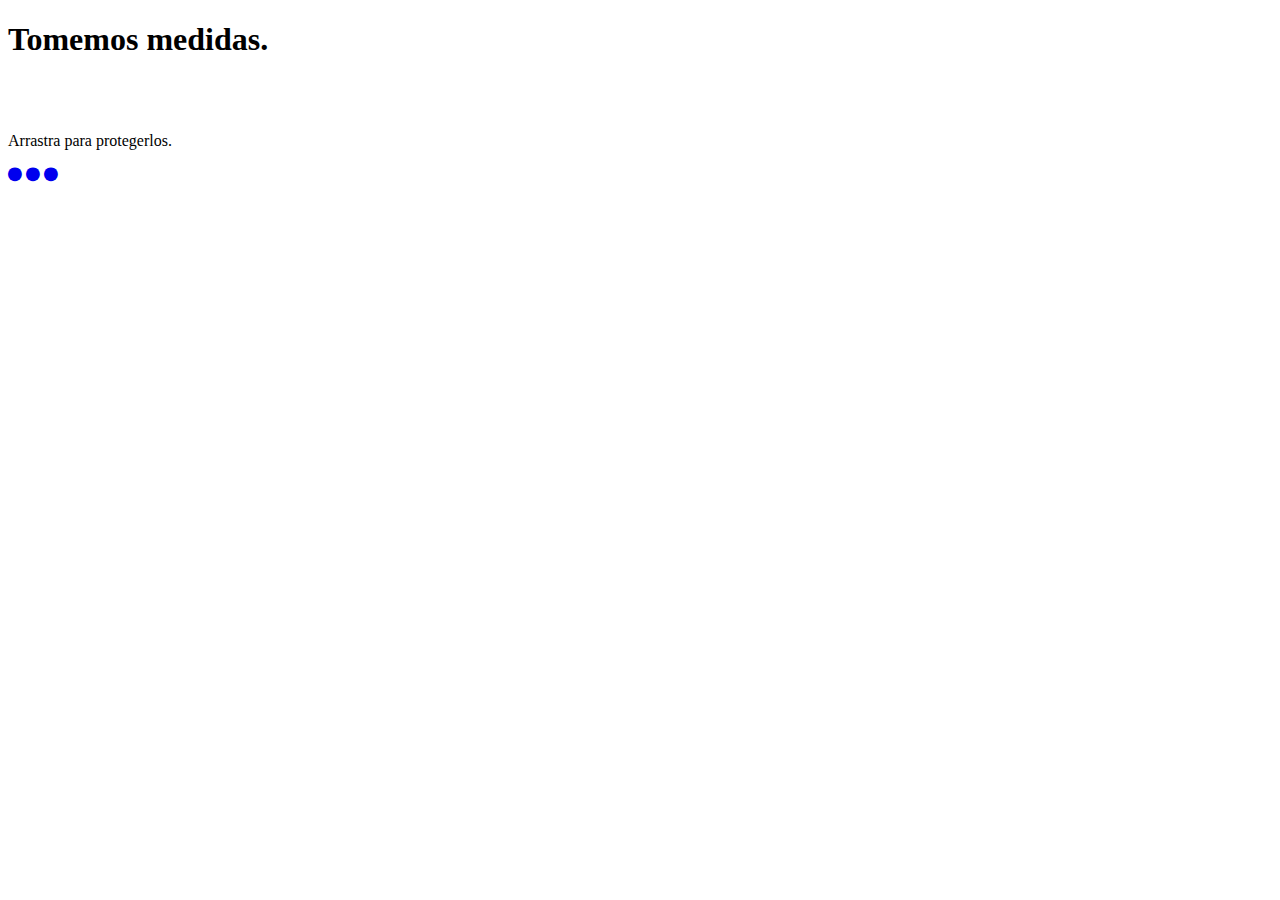
==== pag1.html @ 203a6c89 "Create pag1.html" ====
<!DOCTYPE html>
<html>
  <head>
      <meta charset="utf-8">
      <meta name="viewport" content="width=device-width, initial-scale=1.0">
      <title>Tomemos Medidas.</title>
      <link rel="stylesheet" type="text/css" href="estilo.css">
      <script type="text/javascript" src="animaciones.js"> </script>
      <link rel="stylesheet" href="https://cdnjs.cloudflare.com/ajax/libs/font-awesome/4.7.0/css/font-awesome.min.css">
  </head>
  <body id="pag1">

  <!-- Titulo -->
    <div>
      <h1 class="title line">Tomemos medidas.</h1>
    </div>

  <!-- Ilustraciones -->
  <div class="row">
    <div class="col-2">
      <img class="ilu_1" src="ilustraciones/ilustraciones-06.svg" alt=""
      ondragover="stopDrag()" ondragstart="startDrag(event)" draggable="true"> <!-- ondrag="dragging(event)"> -->
    </div>
    <div class="col-8">
      <div class="imagen_1" ondrop="drop(event)" ondragover="allowDrop(event)"></div>
    </div>
    <div class="col-2">
      <img class="ilu_1" src="ilustraciones/ilustraciones-07.svg" alt=""
      ondragover="stopDrag()" ondragstart="startDrag(event)" draggable="true">
    </div>
  </div>

  <!-- Texto -->
    <p>Arrastra para protegerlos.</p>

  <!--Menu-->
    <div class="menu">
      <a href = "pag1.html"><i class=" active fa fa-circle"></i></a>
      <a href = "pag2.html"><i class="fa fa-circle"></i></a>
      <a href = "pag3.html"><i class="fa fa-circle"></i></a>
    </div>


  </body>
</html>
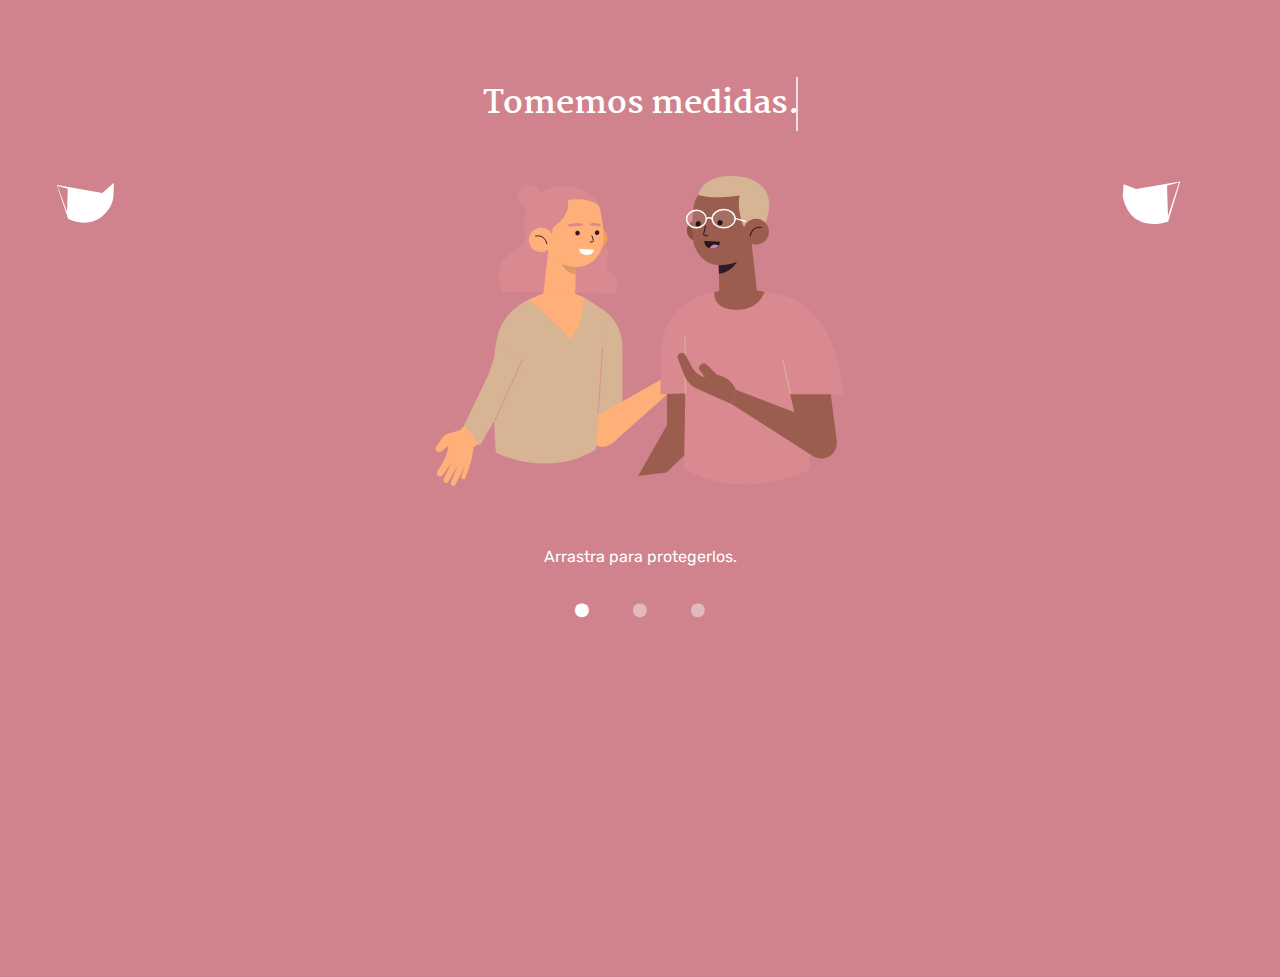
==== commit db710a29: "cambios maty" ====
--- a/pag1.html
+++ b/pag1.html
@@ -19,14 +19,15 @@
   <div class="row">
     <div class="col-2">
       <img class="ilu_1" src="ilustraciones/ilustraciones-06.svg" alt=""
-      ondragover="stopDrag()" ondragstart="startDrag(event)" draggable="true"> <!-- ondrag="dragging(event)"> -->
+			ontouchstart="startDrag(event)"
+			ondragstart="startDrag(event)" ondrop="stopDrag()" ondragover="stopDrag()" draggable="true"> <!-- ondrag="dragging(event)"> -->
     </div>
     <div class="col-8">
-      <div class="imagen_1" ondrop="drop(event)" ondragover="allowDrop(event)"></div>
+      <div class="imagen_1" ondrop="stopDrag()" ondragover="stopDrag()"></div>
     </div>
     <div class="col-2">
       <img class="ilu_1" src="ilustraciones/ilustraciones-07.svg" alt=""
-      ondragover="stopDrag()" ondragstart="startDrag(event)" draggable="true">
+      ondragover="stopDrag()" ondrop="stopDrag()" ondragstart="startDrag(event)" draggable="true">
     </div>
   </div>
 
--- a/estilo.css
+++ b/estilo.css
@@ -0,0 +1,227 @@
+/* Importar fuentes */
+@import url('https://fonts.googleapis.com/css2?family=Martel:wght@700&family=Rubik:wght@300&display=swap');
+
+
+* {box-sizing: border-box;}
+.row::after {content: ""; clear: both; display: table;}
+[class*="col-"] {float: left;}
+
+/* Para celulares: */
+[class*="col-"] {
+    width: 100%;
+  }
+
+@media only screen and (max-width: 768px) {
+      body{
+      }
+    }
+
+/* Grillas */
+@media only screen and (min-width: 768px) {
+    /* Para escritorio: */
+    .col-1 {width: 8.33%;}
+    .col-2 {width: 16.66%;}
+    .col-3 {width: 25%;}
+    .col-4 {width: 33.33%;}
+    .col-5 {width: 41.66%;}
+    .col-6 {width: 50%;}
+    .col-7 {width: 58.33%;}
+    .col-8 {width: 66.66%;}
+    .col-9 {width: 75%;}
+    .col-10 {width: 83.33%;}
+    .col-11 {width: 91.66%;}
+    .col-12 {width: 100%;}
+  }
+
+/* General */
+  .full-height {height: 100%;}
+
+  html, body {
+    height:100%;
+    margin: 0;
+  }
+
+#pag1{background-color:#D0838D;}
+#pag2{background-color:#D1B190;}
+#pag3{background-color:#2E5BA4;}
+
+/* Tipografias */
+h1{
+  font-family: 'Martel', serif;
+  color: white;
+  text-align: center;
+  margin-top: 6%;
+}
+
+p{
+  font-family: 'Rubik', sans-serif;
+  color: white;
+  text-align: center;
+}
+
+/* Ilustraciones */
+.ilu{
+  width: 60%;
+  height: 60%;
+  display: flex;
+  margin: auto;
+	touch-action: none;
+}
+
+.ilu_1{
+  width: 80%;
+  height: 80%;
+  position:relative;
+  cursor: move;
+}
+
+#div1 {
+  width: 350px;
+  height: 70px;
+  padding: 10px;
+  border: 1px solid #aaaaaa;
+}
+
+/* Menu circulos*/
+.menu {
+    width: 100%;
+    text-align: center;
+    padding: 20px;
+}
+
+.menu a {
+  text-align: center;
+  padding: 12px 20px;
+  transition: all 0.2s ease-out;
+  color:rgba(255, 255, 255, 0.445);
+  font-size: 100%;
+}
+
+.menu a:hover {
+  color:white;
+  }
+
+.active {
+  color: white;
+  }
+
+/* Pagina 1 */
+
+.line {
+      position: relative;
+      width: 15ch;
+      margin: 0 auto;
+      margin-top: 6%;
+      border-right: 2px solid rgba(255, 255, 255, 0.75);
+      text-align: center;
+      white-space: nowrap;
+      overflow: hidden;
+}
+
+/*Animation*/
+
+.title {
+      animation: typewriter 3s steps(16) 1s,
+      blinkTextCursor 500ms steps(16) infinite normal;
+}
+
+@keyframes typewriter {
+      from {width: 0;}
+      to {width: 16ch;}
+}
+
+@keyframes blinkTextCursor {
+      from {border-right-color: rgba(255, 255, 255, 0.75);}
+      to {border-right-color: transparent;}
+}
+
+
+.imagen_1{
+  width: 60%;
+  height: 400px;
+  background-size: auto;
+  background-repeat: no-repeat;
+  background-image: url("ilustraciones/ilustraciones-01.svg");
+  background-position: center;
+  display: flex;
+  margin: auto;
+}
+
+/* Pagina 2 */
+
+.ilu_2{
+  width: 70%;
+  height: 70%;
+  display: flex;
+  margin: auto;
+}
+
+#pibe1{
+  margin-right: 0;
+  margin-left: 40%;
+}
+
+#pibe2{
+  margin-left: 0;
+  margin-right: 40%;
+}
+
+.animation_1{
+  animation: deslizamiento_2 3s;
+  -webkit-animation: deslizamiento_2 3s;
+  animation-fill-mode: forwards;
+}
+
+  @keyframes deslizamiento_2 {
+     0%   {transform:translate(0)}
+     100%  {transform:translate(-50%)}
+   }
+
+.animation_2{
+  animation: deslizamiento 3s;
+  -webkit-animation: deslizamiento 3s;
+  animation-fill-mode: forwards;
+}
+
+  @keyframes deslizamiento {
+     0%   {transform:translate(0)}
+     100%  {transform:translate(50%)}
+   }
+
+/* Tercera pagina */
+#ilu_3{
+  width: 60%;
+  height: 60%;
+  display: flex;
+  margin: auto;
+}
+
+#oculto_3{
+  position: absolute;
+  z-index: 2;
+  bottom: 0%;
+  display: none;
+  animation: shake 0.82s cubic-bezier(.36,.07,.19,.97) both;
+  transform: translate3d(0, 0, 0);
+  backface-visibility: hidden;
+  perspective: 1000px;
+  animation-iteration-count: infinite;
+}
+
+@keyframes shake {
+  10%, 90% {
+    transform: translate3d(-1px, 0, 0);
+  }
+
+  20%, 80% {
+    transform: translate3d(2px, 0, 0);
+  }
+
+  30%, 50%, 70% {
+    transform: translate3d(-4px, 0, 0);
+  }
+
+  40%, 60% {
+    transform: translate3d(4px, 0, 0);
+  }
+}
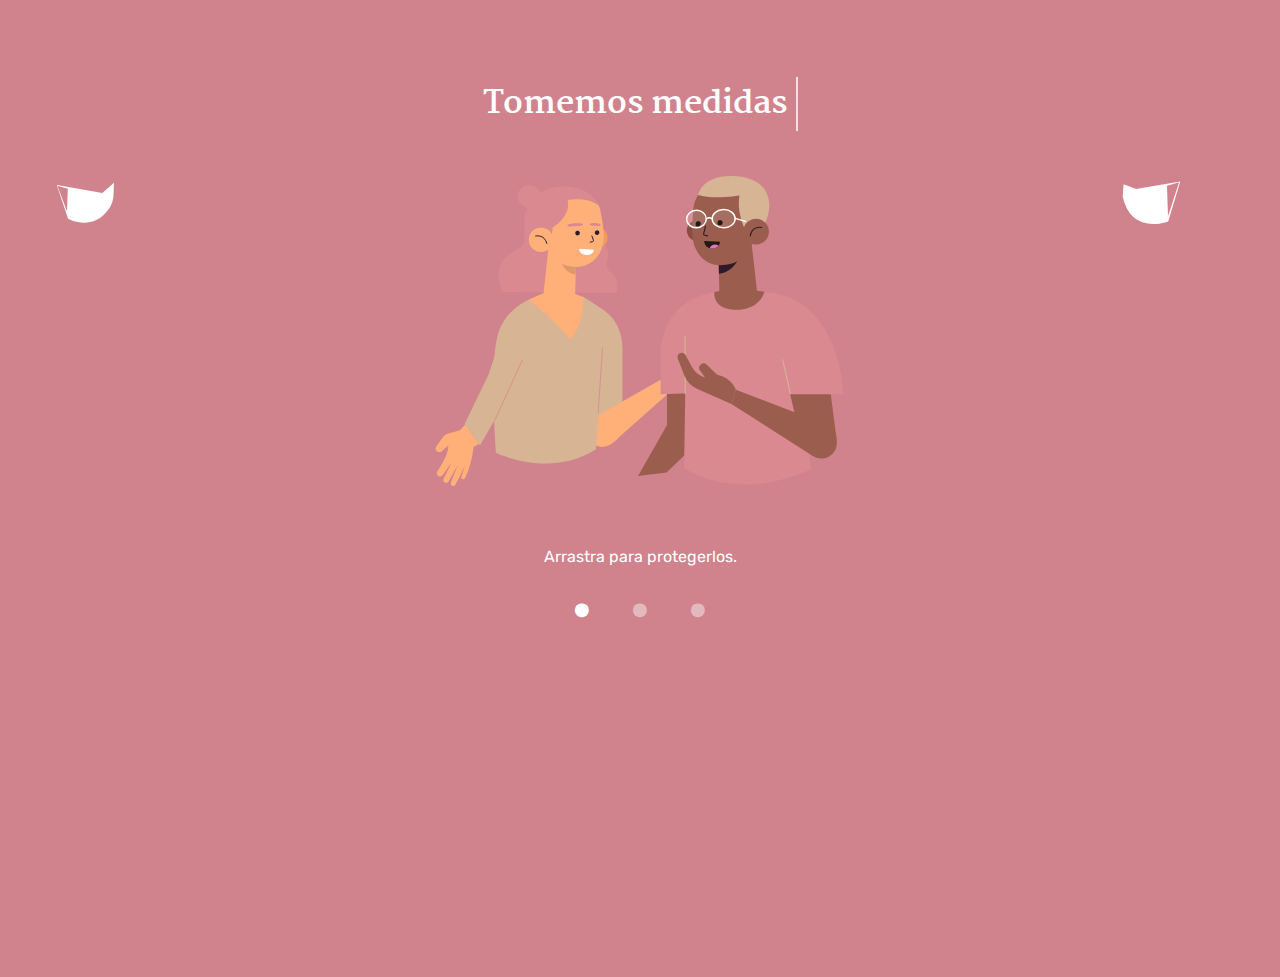
==== commit 2d0a70dc: "Update pag1.html" ====
--- a/pag1.html
+++ b/pag1.html
@@ -12,7 +12,7 @@
 
   <!-- Titulo -->
     <div>
-      <h1 class="title line">Tomemos medidas.</h1>
+      <h1 class="title line">Tomemos medidas prubea.</h1>
     </div>
 
   <!-- Ilustraciones -->
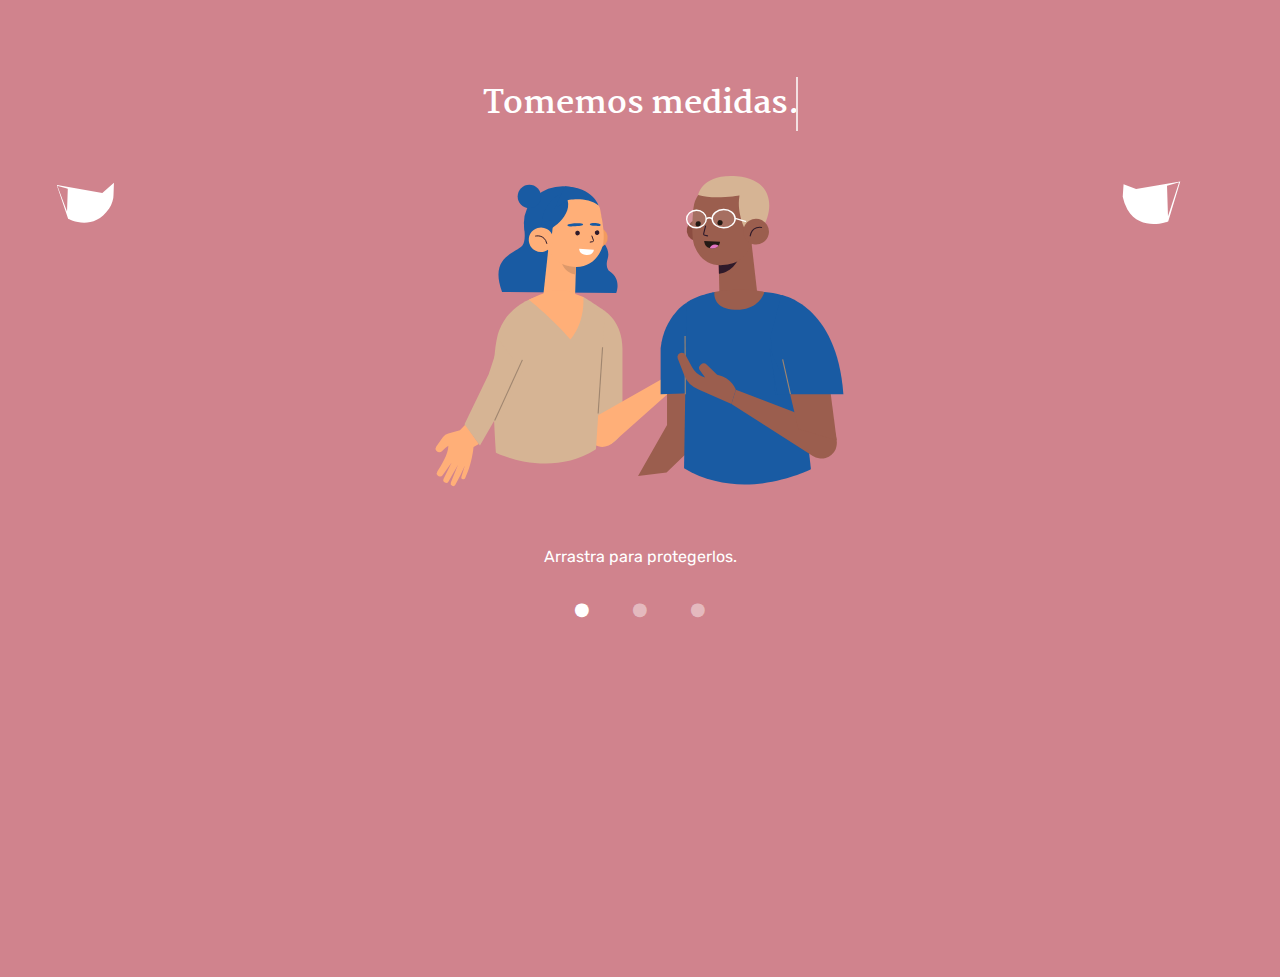
==== commit 91fde4fe: "Cambios general" ====
--- a/pag1.html
+++ b/pag1.html
@@ -12,7 +12,7 @@
 
   <!-- Titulo -->
     <div>
-      <h1 class="title line">Tomemos medidas prubea.</h1>
+      <h1 class="title line">Tomemos medidas.</h1>
     </div>
 
   <!-- Ilustraciones -->
--- a/estilo.css
+++ b/estilo.css
@@ -150,8 +150,8 @@
 /* Pagina 2 */
 
 .ilu_2{
-  width: 70%;
-  height: 70%;
+  width: 60%;
+  height: 60%;
   display: flex;
   margin: auto;
 }
@@ -187,6 +187,46 @@
      0%   {transform:translate(0)}
      100%  {transform:translate(50%)}
    }
+
+#metroymedio{
+  display: none;
+  margin: auto;
+  margin-top: 30px;
+}
+
+hr {
+   height: 5%;
+   width: 20%;
+   background-color: green;
+   border-color: transparent;
+   -webkit-animation:shadow-drop-center .4s cubic-bezier(.25,.46,.45,.94) both;animation:shadow-drop-center .4s cubic-bezier(.25,.46,.45,.94) both;
+   animation: scale-up-bottom 2s cubic-bezier(0.390, 0.575, 0.565, 1.000) both;
+
+ }
+
+ #metroymedio p{
+   color: green;
+   animation: scale-up-bottom 2s cubic-bezier(0.390, 0.575, 0.565, 1.000) both;
+ }
+
+ @keyframes scale-up-bottom {
+   0% {
+     transform: scale(0.5);
+     transform-origin: 50% 100%;
+   }
+   100% {
+     transform: scale(1);
+     transform-origin: 50% 100%;
+   }
+
+ }
+ @keyframes shadow-drop-center {
+   from {box-shadow: 0 0 0 0 rgba(0, 0, 0, 0);}
+   to {box-shadow: 0 0 20px 0px rgba(0, 0, 0, 0.35);}
+ }
+
+
+
 
 /* Tercera pagina */
 #ilu_3{
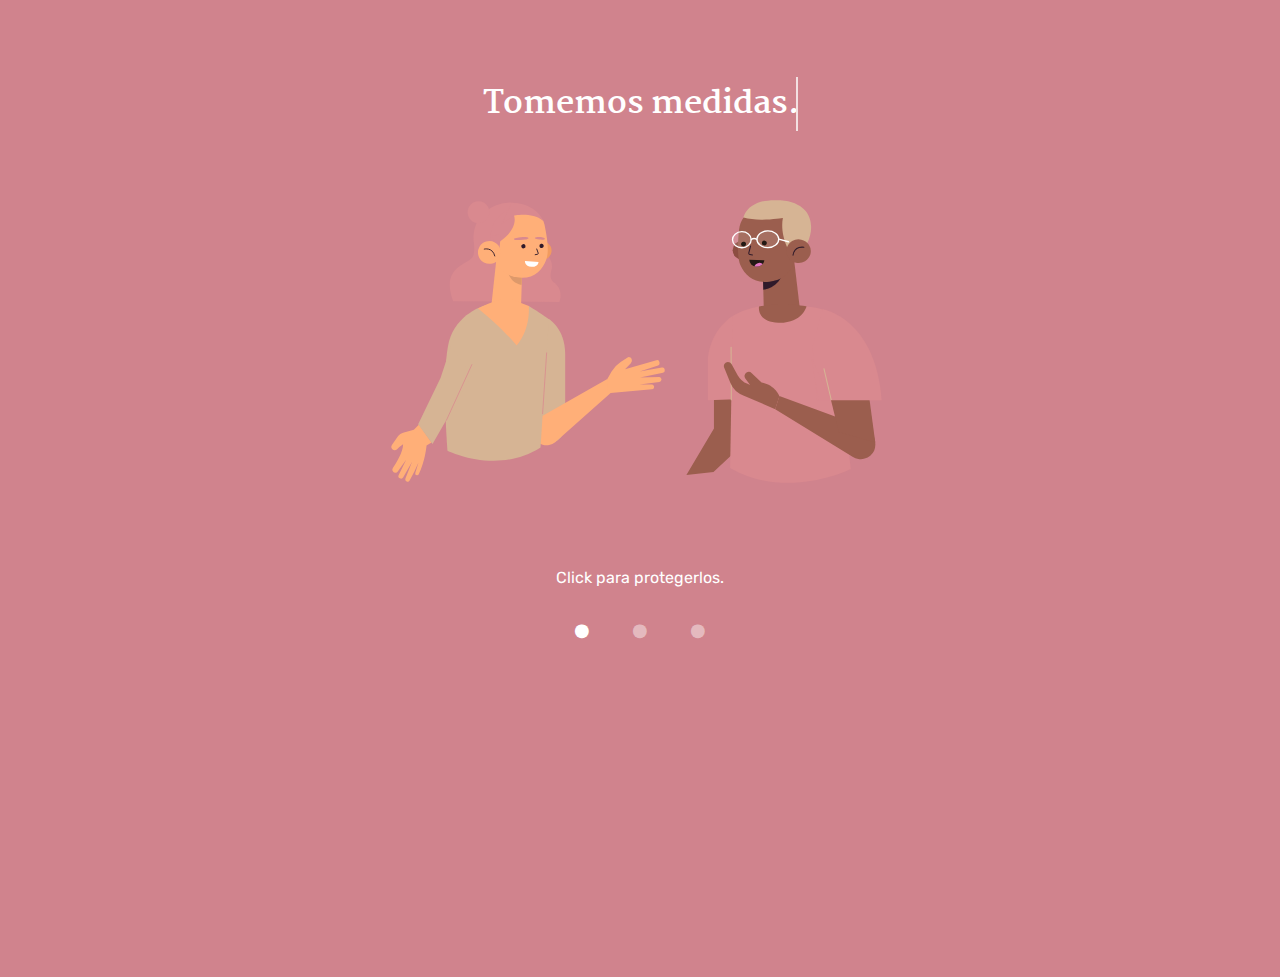
==== commit 265421cc: "Cambios mobile and hover" ====
--- a/pag1.html
+++ b/pag1.html
@@ -15,12 +15,12 @@
       <h1 class="title line">Tomemos medidas.</h1>
     </div>
 
-  <!-- Ilustraciones -->
-  <div class="row">
+  <!-- Arrastre -->
+  <!-- <div class="row">
     <div class="col-2">
       <img class="ilu_1" src="ilustraciones/ilustraciones-06.svg" alt=""
 			ontouchstart="startDrag(event)"
-			ondragstart="startDrag(event)" ondrop="stopDrag()" ondragover="stopDrag()" draggable="true"> <!-- ondrag="dragging(event)"> -->
+			ondragstart="startDrag(event)" ondrop="stopDrag()" ondragover="stopDrag()" draggable="true">
     </div>
     <div class="col-8">
       <div class="imagen_1" ondrop="stopDrag()" ondragover="stopDrag()"></div>
@@ -29,10 +29,20 @@
       <img class="ilu_1" src="ilustraciones/ilustraciones-07.svg" alt=""
       ondragover="stopDrag()" ondrop="stopDrag()" ondragstart="startDrag(event)" draggable="true">
     </div>
+  </div> -->
+  <div class="row">
+    <div class="col-6">
+      <img id="persona1" class="imagen_1 hoveranimation" src="ilustraciones/ilustraciones-14.svg"
+      alt="" onclick="PutMask1()" draggable="false">
+    </div>
+    <div class="col-6">
+      <img id="persona2" class="imagen_1 hoveranimation" src="ilustraciones/ilustraciones-15.svg"
+      alt="" onclick="PutMask2()" draggable="false">
+    </div>
   </div>
 
   <!-- Texto -->
-    <p>Arrastra para protegerlos.</p>
+    <p id="clickmask">Click para protegerlos.</p>
 
   <!--Menu-->
     <div class="menu">
--- a/estilo.css
+++ b/estilo.css
@@ -7,17 +7,20 @@
 [class*="col-"] {float: left;}
 
 /* Para celulares: */
-[class*="col-"] {
+/* [class*="col-"] {
     width: 100%;
-  }
+  } */
 
 @media only screen and (max-width: 768px) {
-      body{
+      h1{font-size:150%;
+        margin-top: 25%;
+        font-family: 'Martel', serif;
+        color: white;
+        text-align: center;
       }
-    }
+}
 
 /* Grillas */
-@media only screen and (min-width: 768px) {
     /* Para escritorio: */
     .col-1 {width: 8.33%;}
     .col-2 {width: 16.66%;}
@@ -31,7 +34,6 @@
     .col-10 {width: 83.33%;}
     .col-11 {width: 91.66%;}
     .col-12 {width: 100%;}
-  }
 
 /* General */
   .full-height {height: 100%;}
@@ -46,12 +48,15 @@
 #pag3{background-color:#2E5BA4;}
 
 /* Tipografias */
+
+@media only screen and (min-width: 769px) {
 h1{
   font-family: 'Martel', serif;
   color: white;
   text-align: center;
   margin-top: 6%;
 }
+}
 
 p{
   font-family: 'Rubik', sans-serif;
@@ -60,6 +65,40 @@
 }
 
 /* Ilustraciones */
+
+/*
+#div1 {
+  width: 350px;
+  height: 70px;
+  padding: 10px;
+  border: 1px solid #aaaaaa;
+} */
+
+/* Menu circulos*/
+.menu {
+    width: 100%;
+    text-align: center;
+    padding: 20px;
+}
+
+.menu a {
+  text-align: center;
+  padding: 12px 20px;
+  transition: all 0.2s ease-out;
+  color:rgba(255, 255, 255, 0.445);
+  font-size: 100%;
+}
+
+.menu a:hover {
+  color:white;
+  }
+
+.active {
+  color: white;
+  }
+
+/* Pagina 1 */
+
 .ilu{
   width: 60%;
   height: 60%;
@@ -75,51 +114,15 @@
   cursor: move;
 }
 
-#div1 {
-  width: 350px;
-  height: 70px;
-  padding: 10px;
-  border: 1px solid #aaaaaa;
-}
-
-/* Menu circulos*/
-.menu {
-    width: 100%;
-    text-align: center;
-    padding: 20px;
-}
-
-.menu a {
-  text-align: center;
-  padding: 12px 20px;
-  transition: all 0.2s ease-out;
-  color:rgba(255, 255, 255, 0.445);
-  font-size: 100%;
-}
-
-.menu a:hover {
-  color:white;
-  }
-
-.active {
-  color: white;
-  }
-
-/* Pagina 1 */
-
 .line {
       position: relative;
       width: 15ch;
-      margin: 0 auto;
-      margin-top: 6%;
       border-right: 2px solid rgba(255, 255, 255, 0.75);
       text-align: center;
       white-space: nowrap;
       overflow: hidden;
 }
 
-/*Animation*/
-
 .title {
       animation: typewriter 3s steps(16) 1s,
       blinkTextCursor 500ms steps(16) infinite normal;
@@ -137,18 +140,35 @@
 
 
 .imagen_1{
-  width: 60%;
-  height: 400px;
-  background-size: auto;
-  background-repeat: no-repeat;
-  background-image: url("ilustraciones/ilustraciones-01.svg");
-  background-position: center;
+  width: 45%;
   display: flex;
-  margin: auto;
+}
+
+/* Para desktop */
+@media only screen and (min-width: 769px) {
+.line{
+  margin: 6% auto 0 auto;
+}
+#persona1{
+  margin: 7% 0 7% 60%;
+}
+
+#persona2{
+  margin: 7% 40% 7% 0;
+}
+}
+
+/* Para celular */
+@media only screen and (max-width: 769px) {
+.line{
+  margin: 25% auto 0 auto;
+}
 }
 
 /* Pagina 2 */
-
+/* Para desktop */
+
+@media only screen and (min-width: 769px) {
 .ilu_2{
   width: 60%;
   height: 60%;
@@ -165,6 +185,7 @@
   margin-left: 0;
   margin-right: 40%;
 }
+}
 
 .animation_1{
   animation: deslizamiento_2 3s;
@@ -172,31 +193,19 @@
   animation-fill-mode: forwards;
 }
 
-  @keyframes deslizamiento_2 {
-     0%   {transform:translate(0)}
-     100%  {transform:translate(-50%)}
-   }
-
 .animation_2{
   animation: deslizamiento 3s;
   -webkit-animation: deslizamiento 3s;
   animation-fill-mode: forwards;
 }
 
-  @keyframes deslizamiento {
-     0%   {transform:translate(0)}
-     100%  {transform:translate(50%)}
-   }
-
 #metroymedio{
   display: none;
-  margin: auto;
-  margin-top: 30px;
+  margin-bottom: 2%;
 }
 
 hr {
    height: 5%;
-   width: 20%;
    background-color: green;
    border-color: transparent;
    -webkit-animation:shadow-drop-center .4s cubic-bezier(.25,.46,.45,.94) both;animation:shadow-drop-center .4s cubic-bezier(.25,.46,.45,.94) both;
@@ -204,10 +213,15 @@
 
  }
 
+
  #metroymedio p{
    color: green;
    animation: scale-up-bottom 2s cubic-bezier(0.390, 0.575, 0.565, 1.000) both;
  }
+
+#boton{
+  display: block;
+}
 
  @keyframes scale-up-bottom {
    0% {
@@ -225,21 +239,75 @@
    to {box-shadow: 0 0 20px 0px rgba(0, 0, 0, 0.35);}
  }
 
-
+/* Para desktop */
+
+@media only screen and (min-width: 768px) {
+
+@keyframes deslizamiento_2 {
+   0%   {transform:translate(0)}
+   100%  {transform:translate(-50%)}
+ }
+@keyframes deslizamiento {
+   0%   {transform:translate(0)}
+   100%  {transform:translate(50%)}
+ }
+ hr{
+   width: 20%;
+ }
+}
+
+/* Para Mobile */
+
+@media only screen and (max-width: 768px) {
+      .ilu_2{
+        width: 100%;
+        margin-top: 25%;
+        margin-bottom: 15%;
+      }
+      #pibe1{
+        margin-left: 12%;
+      }
+      #pibe2{
+        margin-left:-5%;
+      }
+      @keyframes deslizamiento_2 {
+         0%   {transform:translate(0)}
+         100%  {transform:translate(-30%)}
+       }
+
+      @keyframes deslizamiento {
+         0%   {transform:translate(0)}
+         100%  {transform:translate(30%)}
+       }
+       hr{
+         width: 50%;
+         margin-top: -8%;
+       }
+       #metroymedio{
+         margin-top: 3%;
+       }
+    }
 
 
 /* Tercera pagina */
 #ilu_3{
-  width: 60%;
-  height: 60%;
   display: flex;
   margin: auto;
 }
+
+.hoveranimation:hover{
+  /* transform: scaleX(-1); */
+  filter: drop-shadow(5px 5px 6px rgba(0,0,0,0.3));
+  -webkit-animation: scale-down-center 0.4s cubic-bezier(0.250, 0.460, 0.450, 0.940) both;
+	        animation: scale-down-center 0.4s cubic-bezier(0.250, 0.460, 0.450, 0.940) both;}
+
+ @-webkit-keyframes scale-down-center { 0% { -webkit-transform: scale(1); transform: scale(1); } 100% { -webkit-transform: scale(0.98); transform: scale(0.98); } }
+ @keyframes scale-down-center { 0% { -webkit-transform: scale(1); transform: scale(1); } 100% { -webkit-transform: scale(0.98); transform: scale(0.98); } }
+
 
 #oculto_3{
   position: absolute;
   z-index: 2;
-  bottom: 0%;
   display: none;
   animation: shake 0.82s cubic-bezier(.36,.07,.19,.97) both;
   transform: translate3d(0, 0, 0);
@@ -265,3 +333,24 @@
     transform: translate3d(4px, 0, 0);
   }
 }
+
+/* Para desktop */
+@media only screen and (min-width:768px){
+  #ilu_3{
+    height: 60%;
+  }
+  #oculto_3{
+    bottom: 0%;
+  }
+}
+
+/* Para mobile */
+@media only screen and (max-width:768px){
+  #ilu_3{
+    height: 40%;
+  }
+  #oculto_3{
+    height: auto;
+    width: 100%;
+  }
+}
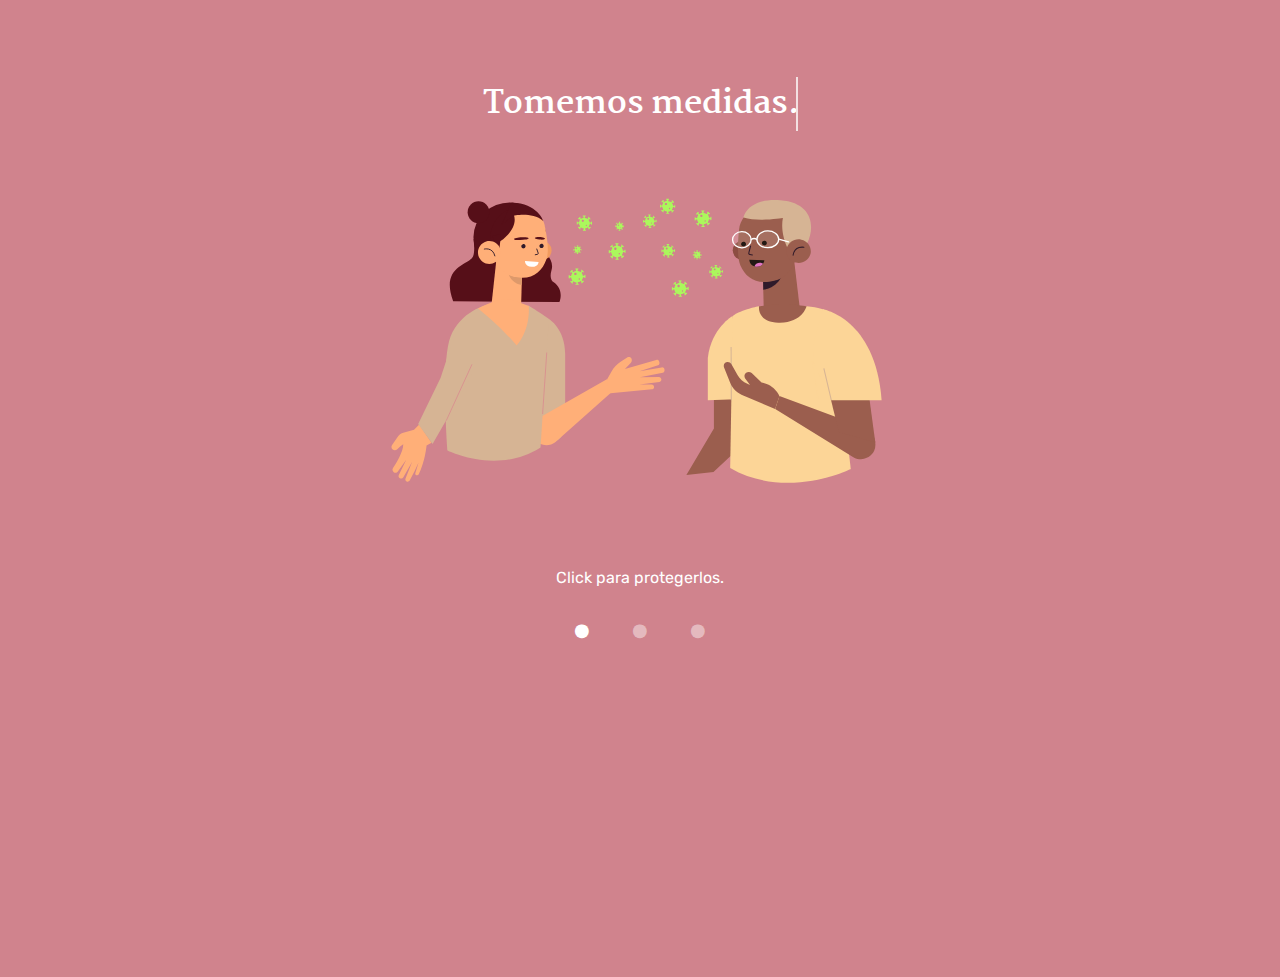
==== commit dc2f6a25: "ultimo brenda" ====
--- a/pag1.html
+++ b/pag1.html
@@ -9,6 +9,7 @@
       <link rel="stylesheet" href="https://cdnjs.cloudflare.com/ajax/libs/font-awesome/4.7.0/css/font-awesome.min.css">
   </head>
   <body id="pag1">
+  <!-- Ilustraciones: <a href="https://www.freepik.com/vectors/people">People vector created by pikisuperstar - www.freepik.com</a> -->
 
   <!-- Titulo -->
     <div>
--- a/estilo.css
+++ b/estilo.css
@@ -10,6 +10,7 @@
 /* [class*="col-"] {
     width: 100%;
   } */
+  
 
 @media only screen and (max-width: 768px) {
       h1{font-size:150%;
@@ -49,7 +50,7 @@
 
 /* Tipografias */
 
-@media only screen and (min-width: 769px) {
+@media only screen and (min-width: 768px) {
 h1{
   font-family: 'Martel', serif;
   color: white;
@@ -124,7 +125,7 @@
 }
 
 .title {
-      animation: typewriter 3s steps(16) 1s,
+      animation: typewriter 2s steps(16) 1s,
       blinkTextCursor 500ms steps(16) infinite normal;
 }
 
@@ -145,7 +146,7 @@
 }
 
 /* Para desktop */
-@media only screen and (min-width: 769px) {
+@media only screen and (min-width: 768px) {
 .line{
   margin: 6% auto 0 auto;
 }
@@ -159,16 +160,23 @@
 }
 
 /* Para celular */
-@media only screen and (max-width: 769px) {
+@media only screen and (max-width: 768px) {
 .line{
   margin: 25% auto 0 auto;
 }
+#persona1{
+  margin: 7% 0 7% 60%;
+}
+
+#persona2{
+  margin: 7% 40% 7% 0;
+}
 }
 
 /* Pagina 2 */
 /* Para desktop */
 
-@media only screen and (min-width: 769px) {
+@media only screen and (min-width: 768px) {
 .ilu_2{
   width: 60%;
   height: 60%;
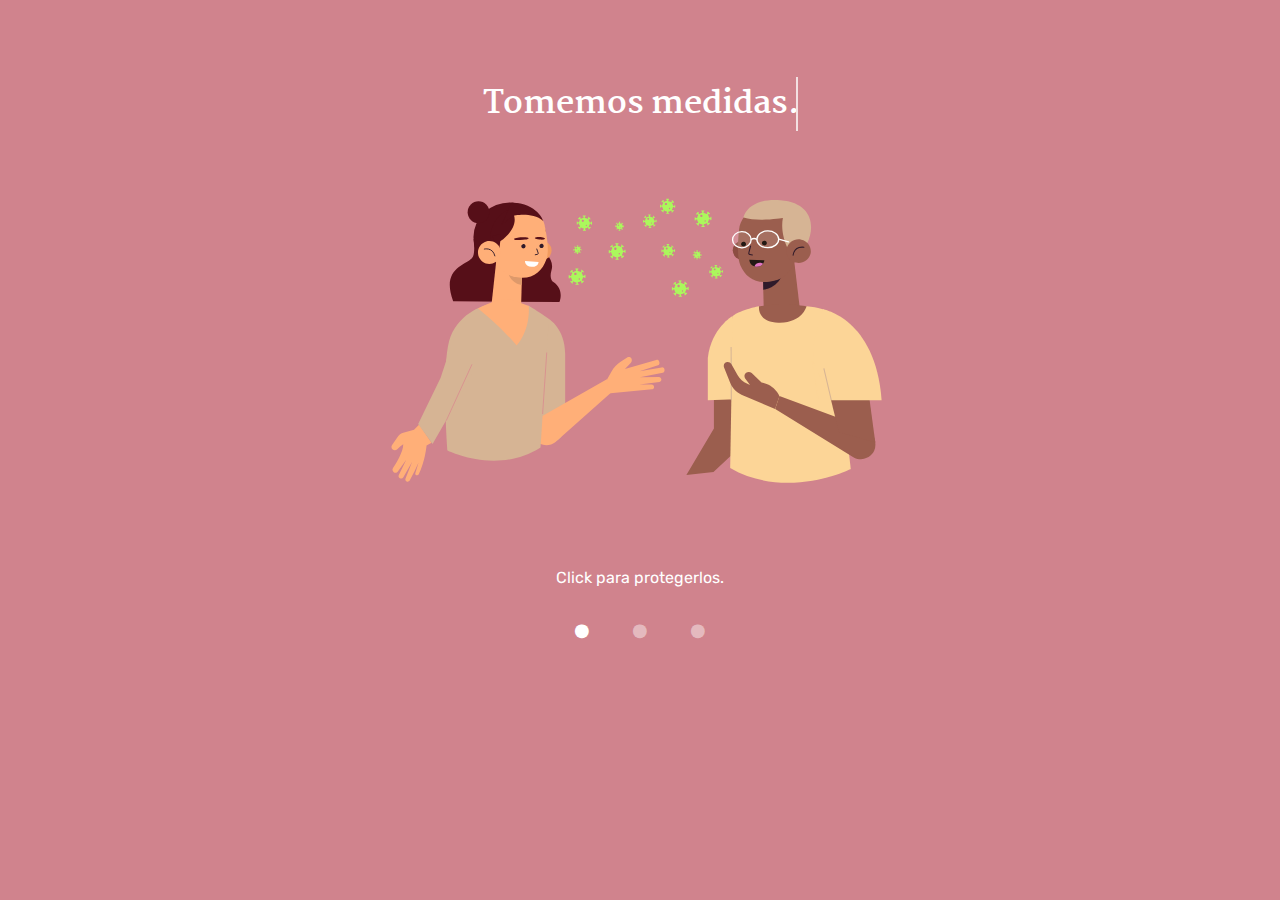
==== commit c4f69682: "PRE ENTREGA" ====
--- a/pag1.html
+++ b/pag1.html
@@ -10,37 +10,22 @@
   </head>
   <body id="pag1">
   <!-- Ilustraciones: <a href="https://www.freepik.com/vectors/people">People vector created by pikisuperstar - www.freepik.com</a> -->
-
+  <div class="container">
   <!-- Titulo -->
     <div>
       <h1 class="title line">Tomemos medidas.</h1>
     </div>
 
-  <!-- Arrastre -->
-  <!-- <div class="row">
-    <div class="col-2">
-      <img class="ilu_1" src="ilustraciones/ilustraciones-06.svg" alt=""
-			ontouchstart="startDrag(event)"
-			ondragstart="startDrag(event)" ondrop="stopDrag()" ondragover="stopDrag()" draggable="true">
+    <div class="row">
+      <div class="col-6">
+        <img id="persona1" class="imagen_1 hoveranimation oculto_1" src="ilustraciones/ilustraciones-14.svg"
+        alt="" onclick="PutMask1()" draggable="false">
+      </div>
+      <div class="col-6">
+        <img id="persona2" class="imagen_1 hoveranimation" src="ilustraciones/ilustraciones-15.svg"
+        alt="" onclick="PutMask2()" draggable="false">
+      </div>
     </div>
-    <div class="col-8">
-      <div class="imagen_1" ondrop="stopDrag()" ondragover="stopDrag()"></div>
-    </div>
-    <div class="col-2">
-      <img class="ilu_1" src="ilustraciones/ilustraciones-07.svg" alt=""
-      ondragover="stopDrag()" ondrop="stopDrag()" ondragstart="startDrag(event)" draggable="true">
-    </div>
-  </div> -->
-  <div class="row">
-    <div class="col-6">
-      <img id="persona1" class="imagen_1 hoveranimation" src="ilustraciones/ilustraciones-14.svg"
-      alt="" onclick="PutMask1()" draggable="false">
-    </div>
-    <div class="col-6">
-      <img id="persona2" class="imagen_1 hoveranimation" src="ilustraciones/ilustraciones-15.svg"
-      alt="" onclick="PutMask2()" draggable="false">
-    </div>
-  </div>
 
   <!-- Texto -->
     <p id="clickmask">Click para protegerlos.</p>
@@ -52,6 +37,6 @@
       <a href = "pag3.html"><i class="fa fa-circle"></i></a>
     </div>
 
-
+</div>
   </body>
 </html>
--- a/estilo.css
+++ b/estilo.css
@@ -6,11 +6,12 @@
 .row::after {content: ""; clear: both; display: table;}
 [class*="col-"] {float: left;}
 
-/* Para celulares: */
+/* Para celulares:
+esto por que iria? */
 /* [class*="col-"] {
     width: 100%;
   } */
-  
+
 
 @media only screen and (max-width: 768px) {
       h1{font-size:150%;
@@ -22,19 +23,19 @@
 }
 
 /* Grillas */
-    /* Para escritorio: */
-    .col-1 {width: 8.33%;}
-    .col-2 {width: 16.66%;}
-    .col-3 {width: 25%;}
-    .col-4 {width: 33.33%;}
-    .col-5 {width: 41.66%;}
-    .col-6 {width: 50%;}
-    .col-7 {width: 58.33%;}
-    .col-8 {width: 66.66%;}
-    .col-9 {width: 75%;}
-    .col-10 {width: 83.33%;}
-    .col-11 {width: 91.66%;}
-    .col-12 {width: 100%;}
+  /* Para escritorio: */
+  .col-1 {width: 8.33%;}
+  .col-2 {width: 16.66%;}
+  .col-3 {width: 25%;}
+  .col-4 {width: 33.33%;}
+  .col-5 {width: 41.66%;}
+  .col-6 {width: 50%;}
+  .col-7 {width: 58.33%;}
+  .col-8 {width: 66.66%;}
+  .col-9 {width: 75%;}
+  .col-10 {width: 83.33%;}
+  .col-11 {width: 91.66%;}
+  .col-12 {width: 100%;}
 
 /* General */
   .full-height {height: 100%;}
@@ -42,14 +43,15 @@
   html, body {
     height:100%;
     margin: 0;
-  }
-
+    overflow: hidden;
+  }
+
+/* Background color */
 #pag1{background-color:#D0838D;}
 #pag2{background-color:#D1B190;}
 #pag3{background-color:#2E5BA4;}
 
 /* Tipografias */
-
 @media only screen and (min-width: 768px) {
 h1{
   font-family: 'Martel', serif;
@@ -65,17 +67,7 @@
   text-align: center;
 }
 
-/* Ilustraciones */
-
-/*
-#div1 {
-  width: 350px;
-  height: 70px;
-  padding: 10px;
-  border: 1px solid #aaaaaa;
-} */
-
-/* Menu circulos*/
+/* Menu */
 .menu {
     width: 100%;
     text-align: center;
@@ -127,73 +119,51 @@
 .title {
       animation: typewriter 2s steps(16) 1s,
       blinkTextCursor 500ms steps(16) infinite normal;
-}
-
-@keyframes typewriter {
-      from {width: 0;}
-      to {width: 16ch;}
-}
-
-@keyframes blinkTextCursor {
-      from {border-right-color: rgba(255, 255, 255, 0.75);}
-      to {border-right-color: transparent;}
-}
-
+      -webkit-animatin: typewriter 2s steps(16) 1s,
+      blinkTextCursor 500ms steps(16) infinite normal;
+}
+
+@keyframes typewriter { from {width: 0;} to {width: 16ch;} }
+@keyframes blinkTextCursor { from {border-right-color: rgba(255, 255, 255, 0.75);} to {border-right-color: transparent;} }
+
+@-webkit-keyframes typewriter { from {width: 0;} to {width: 16ch;} }
+@-webkit-keyframes blinkTextCursor { from {border-right-color: rgba(255, 255, 255, 0.75);} to {border-right-color: transparent;} }
 
 .imagen_1{
   width: 45%;
   display: flex;
+  cursor: pointer;
 }
 
 /* Para desktop */
 @media only screen and (min-width: 768px) {
-.line{
-  margin: 6% auto 0 auto;
-}
-#persona1{
-  margin: 7% 0 7% 60%;
-}
-
-#persona2{
-  margin: 7% 40% 7% 0;
-}
+  .line{
+    margin: 6% auto 0 auto;
+  }
+  #persona1{
+    margin: 7% 0 7% 60%;
+  }
+
+  #persona2{
+    margin: 7% 40% 7% 0;
+  }
 }
 
 /* Para celular */
 @media only screen and (max-width: 768px) {
-.line{
-  margin: 25% auto 0 auto;
-}
-#persona1{
-  margin: 7% 0 7% 60%;
-}
-
-#persona2{
-  margin: 7% 40% 7% 0;
-}
+  .line{
+    margin: 25% auto 0 auto;
+  }
+  #persona2{
+    width: 100%;
+    margin: 25% 0 25% 60%;
+  }
+  .oculto_1{
+    display: none;
+  }
 }
 
 /* Pagina 2 */
-/* Para desktop */
-
-@media only screen and (min-width: 768px) {
-.ilu_2{
-  width: 60%;
-  height: 60%;
-  display: flex;
-  margin: auto;
-}
-
-#pibe1{
-  margin-right: 0;
-  margin-left: 40%;
-}
-
-#pibe2{
-  margin-left: 0;
-  margin-right: 40%;
-}
-}
 
 .animation_1{
   animation: deslizamiento_2 3s;
@@ -210,6 +180,10 @@
 #metroymedio{
   display: none;
   margin-bottom: 2%;
+}
+
+#boton{
+  display: block;
 }
 
 hr {
@@ -218,7 +192,6 @@
    border-color: transparent;
    -webkit-animation:shadow-drop-center .4s cubic-bezier(.25,.46,.45,.94) both;animation:shadow-drop-center .4s cubic-bezier(.25,.46,.45,.94) both;
    animation: scale-up-bottom 2s cubic-bezier(0.390, 0.575, 0.565, 1.000) both;
-
  }
 
 
@@ -226,10 +199,6 @@
    color: green;
    animation: scale-up-bottom 2s cubic-bezier(0.390, 0.575, 0.565, 1.000) both;
  }
-
-#boton{
-  display: block;
-}
 
  @keyframes scale-up-bottom {
    0% {
@@ -248,44 +217,60 @@
  }
 
 /* Para desktop */
-
 @media only screen and (min-width: 768px) {
-
-@keyframes deslizamiento_2 {
-   0%   {transform:translate(0)}
-   100%  {transform:translate(-50%)}
- }
-@keyframes deslizamiento {
-   0%   {transform:translate(0)}
-   100%  {transform:translate(50%)}
- }
- hr{
-   width: 20%;
- }
-}
+  .ilu_2{
+    width: 60%;
+    height: 60%;
+    display: flex;
+    margin: auto;
+    cursor: pointer;
+  }
+  #pibe1{
+    margin-right: 0;
+    margin-left: 40%;
+  }
+  #pibe2{
+    margin-left: 0;
+    margin-right: 40%;
+  }
+  @keyframes deslizamiento_2 {
+     0%   {transform:translate(0)}
+     100%  {transform:translate(-50%)}
+   }
+  @keyframes deslizamiento {
+     0%   {transform:translate(0)}
+     100%  {transform:translate(50%)}
+   }
+   hr{
+     width: 20%;
+   }
+   #pibe1{
+     margin-left: 45%;
+   }
+  }
 
 /* Para Mobile */
 
 @media only screen and (max-width: 768px) {
       .ilu_2{
-        width: 100%;
+        width: 125%;
         margin-top: 25%;
         margin-bottom: 15%;
       }
       #pibe1{
-        margin-left: 12%;
+        margin-left: 2%;
       }
       #pibe2{
-        margin-left:-5%;
+        margin-left:-10%;
       }
       @keyframes deslizamiento_2 {
          0%   {transform:translate(0)}
-         100%  {transform:translate(-30%)}
+         100%  {transform:translate(-20%)}
        }
 
       @keyframes deslizamiento {
          0%   {transform:translate(0)}
-         100%  {transform:translate(30%)}
+         100%  {transform:translate(20%)}
        }
        hr{
          width: 50%;
@@ -301,6 +286,7 @@
 #ilu_3{
   display: flex;
   margin: auto;
+  cursor: pointer;
 }
 
 .hoveranimation:hover{
@@ -317,11 +303,14 @@
   position: absolute;
   z-index: 2;
   display: none;
+  width: 100%;
+  height: 100%;
   animation: shake 0.82s cubic-bezier(.36,.07,.19,.97) both;
   transform: translate3d(0, 0, 0);
   backface-visibility: hidden;
   perspective: 1000px;
   animation-iteration-count: infinite;
+
 }
 
 @keyframes shake {
@@ -345,20 +334,24 @@
 /* Para desktop */
 @media only screen and (min-width:768px){
   #ilu_3{
-    height: 60%;
+    height: 45%;
+    margin-top: 4%;
+    margin-bottom: 4%;
   }
   #oculto_3{
     bottom: 0%;
+    background-image: url("ilustraciones/ilustraciones-10.svg");
   }
 }
 
 /* Para mobile */
 @media only screen and (max-width:768px){
   #ilu_3{
-    height: 40%;
+    height: 45%;
   }
   #oculto_3{
-    height: auto;
     width: 100%;
-  }
-}
+    bottom: 0%;
+    background-image: url("ilustraciones/ilustraciones-11.svg");
+  }
+}
